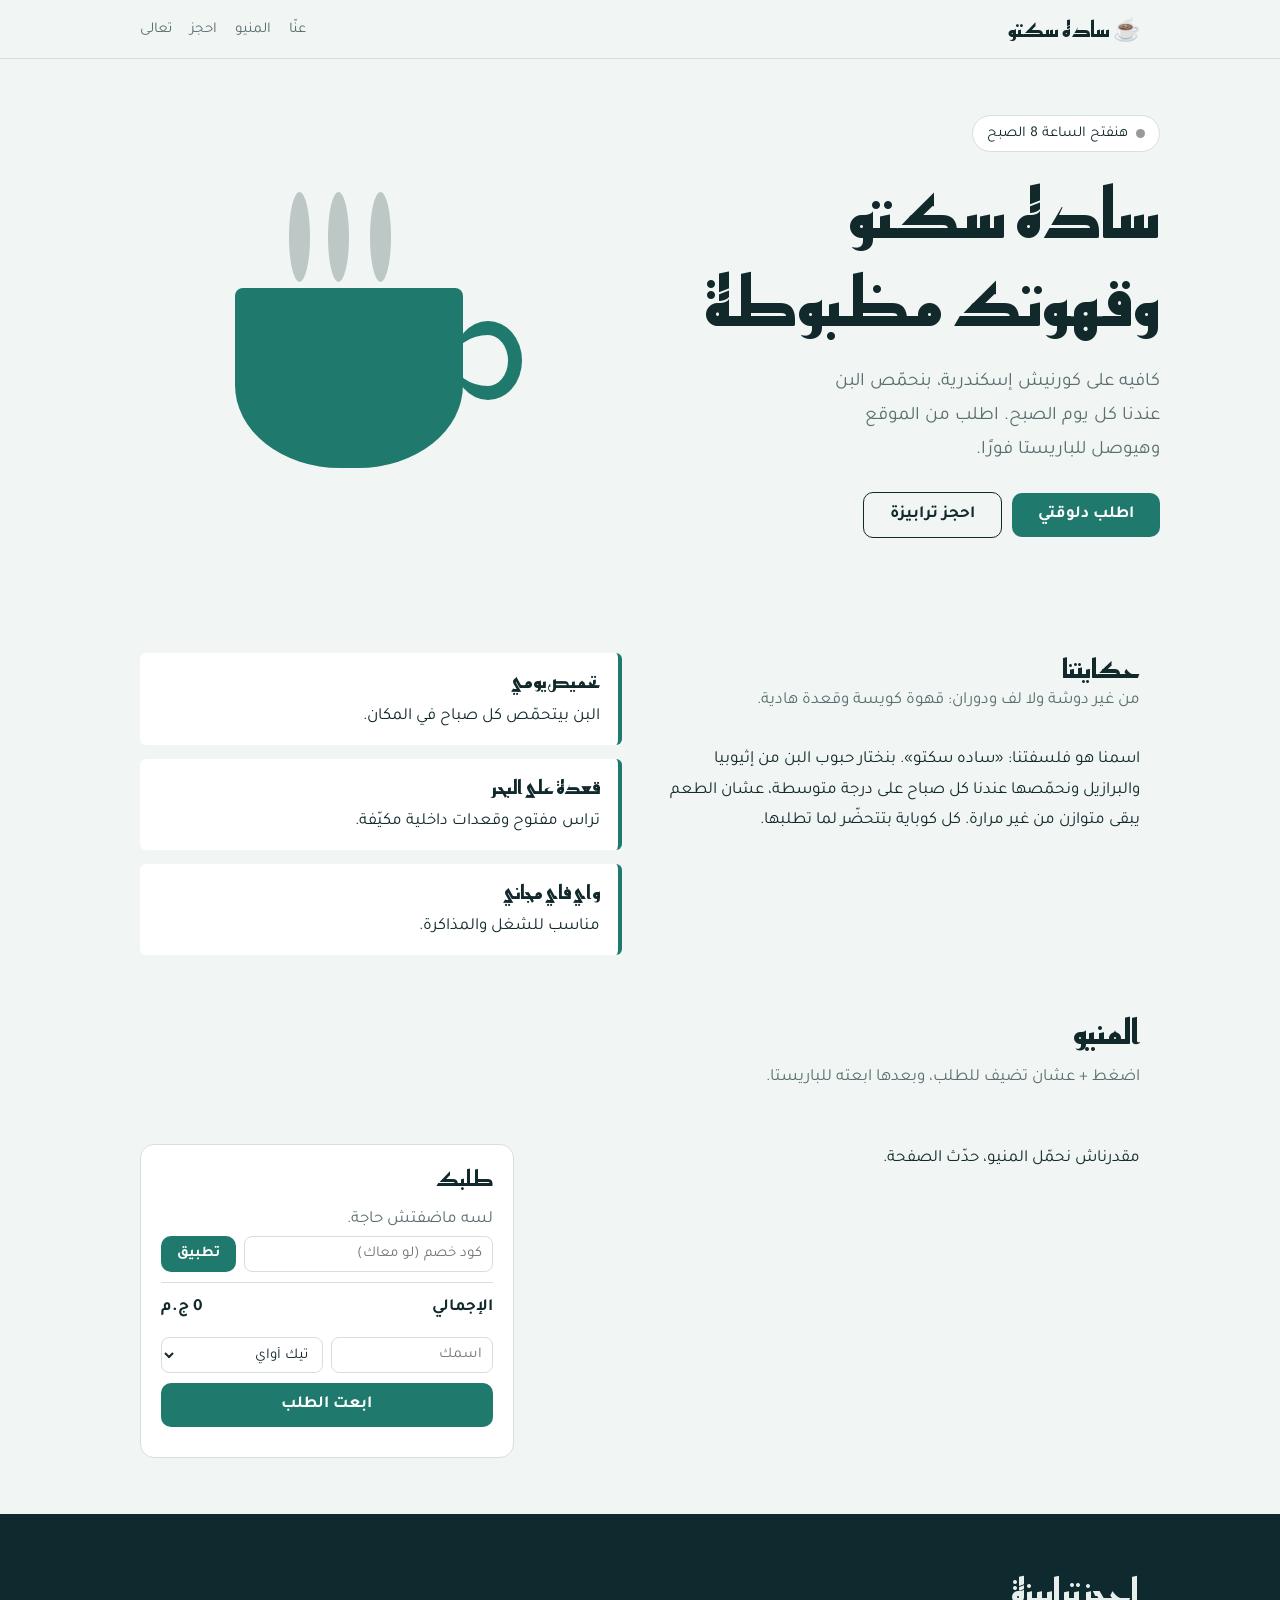
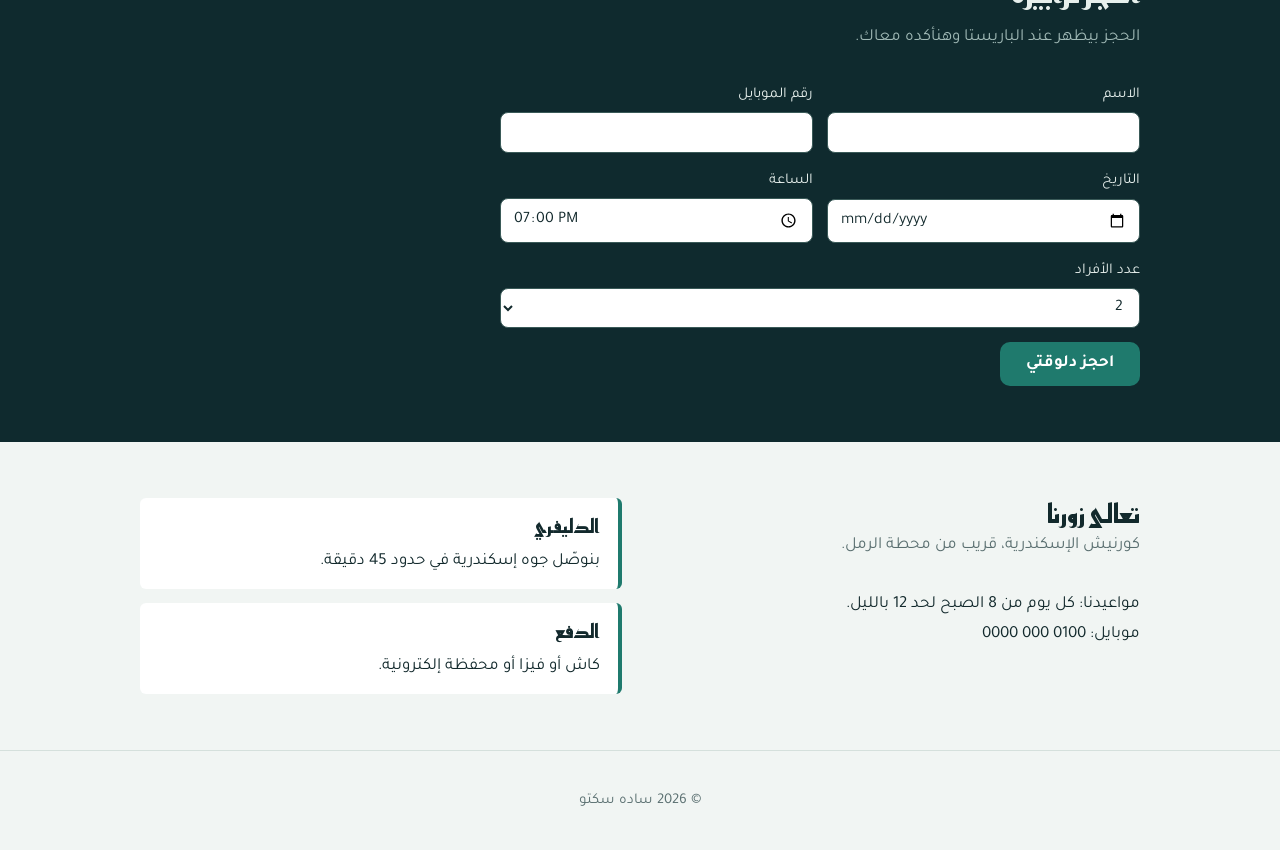
==== public/index.html @ ba5a5cce "Initial commit" ====
<!DOCTYPE html>
<html lang="ar" dir="rtl">
<head>
<meta charset="utf-8">
<meta name="viewport" content="width=device-width, initial-scale=1, viewport-fit=cover">
<title>ساده سكتو — كافيه</title>
<link rel="stylesheet" href="style.css">
<link href="https://fonts.googleapis.com/css2?family=Reem+Kufi:wght@500;700&family=Tajawal:wght@400;500;700&display=swap" rel="stylesheet">
</head><body>
<header><div class="wrap"><a class="logo" href="#top">☕ ساده سكتو</a>
<nav id="nav"><a href="#about">عنّا</a><a href="#menu">المنيو</a><a href="#book">احجز</a><a href="#visit">تعالى</a></nav></div></header>

<div id="shop">
<main id="top">
<div class="wrap hero">
<div>
<span class="status"><i class="dot" id="dot"></i><span id="st">...</span></span>
<h1>ساده سكتو<br>وقهوتك مظبوطة</h1>
<p>كافيه على كورنيش إسكندرية، بنحمّص البن عندنا كل يوم الصبح. اطلب من الموقع وهيوصل للباريستا فورًا.</p>
<p style="margin-top:24px"><a class="btn" href="#menu">اطلب دلوقتي</a><a class="btn ghost" href="#book">احجز ترابيزة</a></p>
</div>
<div class="cup" aria-hidden="true"><i class="steam"></i><i class="steam"></i><i class="steam"></i><div class="coffee"></div><div class="mug"></div></div>
</div>

<section id="about"><div class="wrap about">
<div><h2>حكايتنا</h2>
<p class="sub">من غير دوشة ولا لف ودوران: قهوة كويسة وقعدة هادية.</p>
<p>اسمنا هو فلسفتنا: «ساده سكتو». بنختار حبوب البن من إثيوبيا والبرازيل ونحمّصها عندنا كل صباح على درجة متوسطة، عشان الطعم يبقى متوازن من غير مرارة. كل كوباية بتتحضّر لما تطلبها.</p></div>
<div class="facts">
<div><b>تحميص يومي</b><br>البن بيتحمّص كل صباح في المكان.</div>
<div><b>قعدة على البحر</b><br>تراس مفتوح وقعدات داخلية مكيّفة.</div>
<div><b>واي فاي مجاني</b><br>مناسب للشغل والمذاكرة.</div>
</div></div></section>

<section id="menu" style="padding-top:0"><div class="wrap">
<h2>المنيو</h2><p class="sub">اضغط + عشان تضيف للطلب، وبعدها ابعته للباريستا.</p>
<div class="tabs" role="tablist" id="tabs"></div>
<div class="menu-grid">
<ul class="items" id="items"></ul>
<aside class="order"><h3>طلبك</h3><ul id="cart"></ul><div id="empty" class="empty">لسه ماضفتش حاجة.</div>
<div class="row2" style="grid-template-columns:1fr auto"><input id="pc" placeholder="كود خصم (لو معاك)" autocomplete="off" autocapitalize="characters" aria-label="كود الخصم"><button class="btn" id="pa" type="button" style="padding:8px 16px;font-size:15px">تطبيق</button></div>
<p id="pm" class="empty" style="margin:0 0 8px" role="status"></p>
<div class="tot" id="dl" hidden><span>خصم الكود</span><span id="dv">0 ج.م</span></div>
<div class="tot"><span>الإجمالي</span><span id="total">0 ج.م</span></div>
<div class="row2"><input id="on" placeholder="اسمك" autocomplete="name" aria-label="اسمك"><select id="ot" aria-label="مكان الاستلام"><option>تيك أواي</option><option>طاولة 1</option><option>طاولة 2</option><option>طاولة 3</option><option>طاولة 4</option><option>طاولة 5</option><option>طاولة 6</option><option>التراس 1</option><option>التراس 2</option><option>التراس 3</option></select></div>
<button class="btn" id="send" type="button">ابعت الطلب</button><p id="sent" class="empty" style="margin:10px 0 0" role="status"></p></aside>
</div></div></section>

<section class="band" id="book"><div class="wrap">
<h2>احجز ترابيزة</h2><p class="sub">الحجز بيظهر عند الباريستا وهنأكده معاك.</p>
<form id="bf">
<label>الاسم<input required id="bn" autocomplete="name"></label>
<label>رقم الموبايل<input required id="bp" type="tel" inputmode="tel" pattern="01[0-9]{9}" title="رقم موبايل مصري من 11 رقم" autocomplete="tel"></label>
<label>التاريخ<input required id="bd" type="date"></label>
<label>الساعة<input required id="bt" type="time" min="08:00" max="23:30" value="19:00"></label>
<label class="full">عدد الأفراد<select id="bg"><option>2</option><option>3</option><option>4</option><option>5</option><option>6</option><option>7</option><option>8</option></select></label>
<div class="full"><button class="btn" type="submit">احجز دلوقتي</button></div>
<div class="ok" id="ok" role="status"></div>
</form></div></section>

<section id="visit"><div class="wrap about">
<div><h2>تعالى زورنا</h2><p class="sub">كورنيش الإسكندرية، قريب من محطة الرمل.</p>
<p>مواعيدنا: كل يوم من 8 الصبح لحد 12 بالليل.<br>موبايل: 0100 000 0000</p></div>
<div class="facts"><div><b>الدليفري</b><br>بنوصّل جوه إسكندرية في حدود 45 دقيقة.</div><div><b>الدفع</b><br>كاش أو فيزا أو محفظة إلكترونية.</div></div>
</div></section>
</main>
</div>


<div id="toast" class="toast" role="alert" hidden><span id="toastTx"></span><button id="toastX" type="button" aria-label="إغلاق">×</button></div>
<footer>© 2026 ساده سكتو</footer>
<script src="config.js"></script>
<script src="vendor/supabase.js"></script>
<script src="api.js"></script>
<script src="sound.js"></script>
<script src="customer.js"></script></body></html>
---- public/style.css ----
[hidden]{display:none!important}

:root{--bg:#f1f5f3;--surf:#fff;--ink:#12292c;--mut:#5a6f70;--acc:#1f7a6d;--acc2:#0f2a2e;--onacc:#fff;--warm:#a8561a;--line:#d5e0dc;box-sizing:border-box;padding-top:env(safe-area-inset-top,0px);padding-bottom:env(safe-area-inset-bottom,0px);color-scheme:light}
@media(prefers-color-scheme:dark){:root:not([data-theme="light"]){--bg:#0b1c1f;--surf:#12292c;--ink:#e6efec;--mut:#98b0ae;--acc:#4fc0ad;--acc2:#061416;--onacc:#06201c;--warm:#e0a063;--line:#23403f;color-scheme:dark}}
:root[data-theme="dark"]{--bg:#0b1c1f;--surf:#12292c;--ink:#e6efec;--mut:#98b0ae;--acc:#4fc0ad;--onacc:#06201c;--warm:#e0a063;--line:#23403f;color-scheme:dark}
html{scroll-padding-top:70px;scroll-behavior:smooth}
*,*::before,*::after{box-sizing:inherit}
body{margin:0;background:var(--bg);color:var(--ink);font:400 17px/1.8 Tajawal,Tahoma,sans-serif}
h1,h2,h3{font-family:"Reem Kufi",Tajawal,sans-serif;margin:0;line-height:1.3}
a{color:inherit}
:focus-visible{outline:3px solid var(--warm);outline-offset:2px}
.wrap{max-width:1040px;margin:auto;padding:0 20px}
header{position:sticky;top:env(safe-area-inset-top,0px);z-index:5;background:var(--bg);border-bottom:1px solid var(--line)}
header .wrap{display:flex;align-items:center;justify-content:space-between;height:58px;gap:12px}
.logo{font:700 22px "Reem Kufi";text-decoration:none}
nav{display:flex;gap:18px;font-size:15px;overflow-x:auto}
nav a{text-decoration:none;color:var(--mut);white-space:nowrap}
nav a:hover{color:var(--acc)}
.hero{padding:56px 0 40px;display:grid;gap:32px;grid-template-columns:1.2fr 1fr;align-items:center}
.hero h1{font-size:clamp(38px,7vw,68px);font-weight:700}
.hero p{color:var(--mut);max-width:34ch;font-size:19px}
.status{display:inline-flex;align-items:center;gap:8px;font-size:15px;background:var(--surf);border:1px solid var(--line);padding:4px 14px;border-radius:99px;margin-bottom:18px}
.dot{width:9px;height:9px;border-radius:50%;background:#999}.dot.on{background:#2fb36b}
.btn{display:inline-block;background:var(--acc);color:var(--onacc);font:700 17px Tajawal;border:0;padding:12px 26px;border-radius:10px;cursor:pointer;text-decoration:none}
.btn.ghost{background:transparent;color:var(--ink);border:1.5px solid var(--ink);margin-inline-start:10px}
.cup{justify-self:center;width:min(300px,80%);aspect-ratio:1;position:relative}
.cup .mug{position:absolute;inset:34% 12% 6% 12%;background:var(--acc);border-radius:8px 8px 46% 46%}
.cup .mug::after{content:"";position:absolute;inset-inline-start:-26%;top:18%;width:30%;height:44%;border:14px solid var(--acc);border-radius:50%;border-inline-end:0}
.cup .coffee{position:absolute;inset:34% 16% auto 16%;height:8%;background:#3b2216;border-radius:50%}
.steam{position:absolute;top:2%;width:7%;height:30%;border-radius:50%;background:var(--mut);opacity:.35;animation:rise 3.2s ease-in-out infinite}
.steam:nth-child(1){inset-inline-start:36%}.steam:nth-child(2){inset-inline-start:50%;animation-delay:.9s}.steam:nth-child(3){inset-inline-start:63%;animation-delay:1.8s}
@keyframes rise{0%{transform:translateY(30%) scaleY(.6);opacity:0}40%{opacity:.4}100%{transform:translateY(-30%) scaleY(1.1);opacity:0}}
@media(prefers-reduced-motion:reduce){.steam{animation:none;opacity:.25}html{scroll-behavior:auto}}
section{padding:56px 0}
section>.wrap>h2,.sec-h{font-size:34px;margin-bottom:8px}
.sub{color:var(--mut);margin:0 0 28px}
.about{display:grid;grid-template-columns:1fr 1fr;gap:36px}
.facts{display:grid;gap:14px}
.facts div{background:var(--surf);border-inline-start:4px solid var(--acc);padding:12px 18px;border-radius:6px}
.facts b{font-family:"Reem Kufi";font-size:19px}
.tabs{display:flex;gap:8px;flex-wrap:wrap;margin-bottom:22px}
.tab{font:500 16px Tajawal;background:var(--surf);color:var(--ink);border:1px solid var(--line);padding:7px 18px;border-radius:99px;cursor:pointer}
.tab[aria-selected=true]{background:var(--acc);color:var(--onacc);border-color:var(--acc)}
.menu-grid{display:grid;grid-template-columns:1.6fr 1fr;gap:28px;align-items:start}
.items{list-style:none;margin:0;padding:0}
.items li{display:flex;gap:14px;align-items:center;padding:14px 0;border-bottom:1px dashed var(--line)}
.items .t{flex:1}.items b{display:block;font-size:18px}.items small{color:var(--mut)}
.price{color:var(--warm);font-weight:700;white-space:nowrap}
.add{width:38px;height:38px;border-radius:50%;border:1.5px solid var(--acc);background:transparent;color:var(--acc);font-size:22px;cursor:pointer;line-height:1}
.add:hover{background:var(--acc);color:var(--onacc)}
.order{background:var(--surf);border:1px solid var(--line);border-radius:14px;padding:20px;position:sticky;top:76px}
.order h3{font-size:22px;margin-bottom:10px}
.order ul{list-style:none;margin:0 0 12px;padding:0;font-size:16px}
.order li{display:flex;justify-content:space-between;gap:8px;padding:4px 0}
.order .tot{display:flex;justify-content:space-between;font-weight:700;border-top:1px solid var(--line);padding-top:10px;margin-bottom:14px}
.order .btn{width:100%;text-align:center}
.empty{color:var(--mut)}
.rm{background:none;border:0;color:var(--mut);cursor:pointer;font-size:18px}
.band{background:var(--acc2,#0f2a2e);color:#e6efec}
.band .sub{color:#9fb8b5}
.band form{display:grid;grid-template-columns:repeat(2,1fr);gap:14px;max-width:640px}
label{display:grid;gap:4px;font-size:15px}
input,select{font:400 16px Tajawal;padding:10px 12px;border-radius:8px;border:1px solid #3a5a58;background:#fff;color:#12292c;width:100%}
.band .full{grid-column:1/-1}
.ok{grid-column:1/-1;background:#1d4a43;border-radius:8px;padding:14px;display:none}
footer{padding:36px 0;text-align:center;color:var(--mut);font-size:15px;border-top:1px solid var(--line)}
@media(max-width:760px){.hero,.about,.menu-grid{grid-template-columns:1fr}.order{position:static}.band form{grid-template-columns:1fr}.cup{order:-1;width:180px}.hero{padding-top:28px}}

.bar{padding:28px 0 60px}.bar h2{font-size:30px}
.stats{display:flex;gap:12px;flex-wrap:wrap;margin:14px 0 22px}
.stat{background:var(--surf);border:1px solid var(--line);border-radius:10px;padding:8px 18px;font-size:15px}.stat b{font:700 22px "Reem Kufi";display:block}
.cols{display:grid;grid-template-columns:repeat(3,1fr);gap:16px}
.col h3{font-size:20px;margin-bottom:10px;padding-bottom:6px;border-bottom:3px solid var(--acc)}
.card{background:var(--surf);border:1px solid var(--line);border-radius:12px;padding:14px;margin-bottom:12px}
.card .top{display:flex;justify-content:space-between;gap:8px;font-weight:700}.card ul{margin:8px 0;padding-inline-start:20px;font-size:16px}
.card .meta{color:var(--mut);font-size:14px}.card .btn{padding:7px 16px;font-size:15px;margin-top:6px}.btn.red{background:transparent;color:var(--warm);border:1.5px solid var(--warm)}
.card.new{border-color:var(--warm)}
.nonote{color:var(--mut)}
.note{background:var(--surf);border:1px dashed var(--mut);border-radius:8px;padding:10px 14px;margin:12px 0;font-size:15px;color:var(--mut)}
.tag{display:inline-block;font-size:13px;padding:0 10px;border-radius:99px;background:var(--line)}
.row2{display:grid;grid-template-columns:1fr 1fr;gap:8px;margin-bottom:10px}.row2 input,.row2 select{border:1px solid var(--line);padding:8px 10px;font-size:15px}
@media(max-width:760px){.cols{grid-template-columns:1fr}}

:root{--onwarm:#fff}
@media(prefers-color-scheme:dark){:root:not([data-theme="light"]){--onwarm:#1b1206}}
:root[data-theme="dark"]{--onwarm:#1b1206}
.badge{display:inline-block;min-width:22px;padding:0 7px;margin-inline-start:6px;border-radius:99px;background:var(--warm);color:var(--onwarm);font-size:13px;line-height:22px;text-align:center}
.tab[aria-selected=true] .badge{background:var(--onacc);color:var(--acc)}
.tab.alert{background:var(--warm);color:var(--onwarm);border-color:var(--warm);animation:blink 1s ease-in-out infinite}
@keyframes blink{50%{opacity:.55}}
@media(prefers-reduced-motion:reduce){.tab.alert{animation:none}}
.warn{background:var(--surf);border:1.5px solid var(--warm);border-radius:10px;padding:10px 14px;margin:0 0 16px;font-size:16px}
.card .acts{display:flex;gap:8px;flex-wrap:wrap}
.card .acts a.btn{margin-top:6px;padding:7px 16px;font-size:15px}
.card .need{color:var(--warm);font-size:14px;font-weight:700}
.toast{position:fixed;z-index:20;inset-inline:12px;top:calc(env(safe-area-inset-top,0px) + 66px);max-width:520px;margin-inline:auto;display:flex;gap:12px;justify-content:space-between;align-items:center;padding:14px 18px;border-radius:12px;font-weight:700;background:var(--acc);color:var(--onacc);box-shadow:0 8px 24px rgba(0,0,0,.28)}
.toast button{background:none;border:0;color:inherit;font-size:24px;line-height:1;cursor:pointer}
#snd{margin-inline-start:auto}
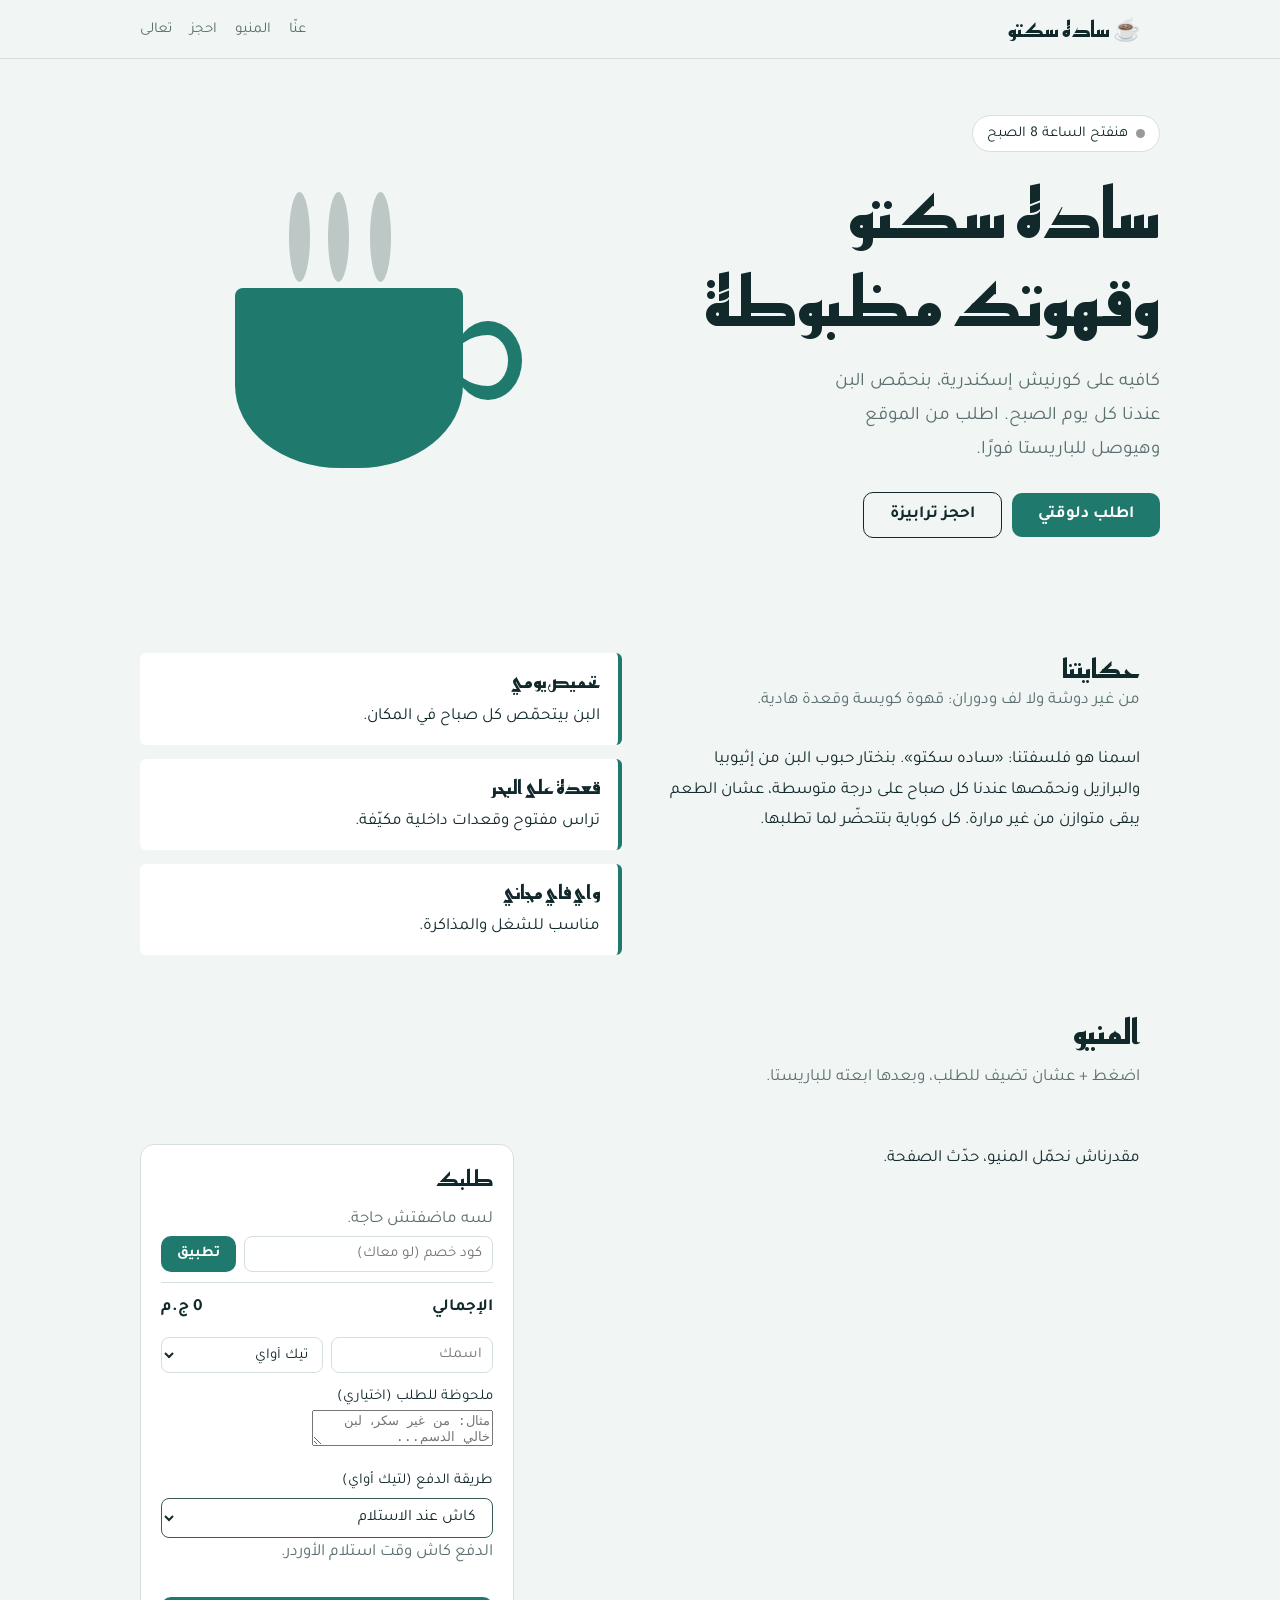
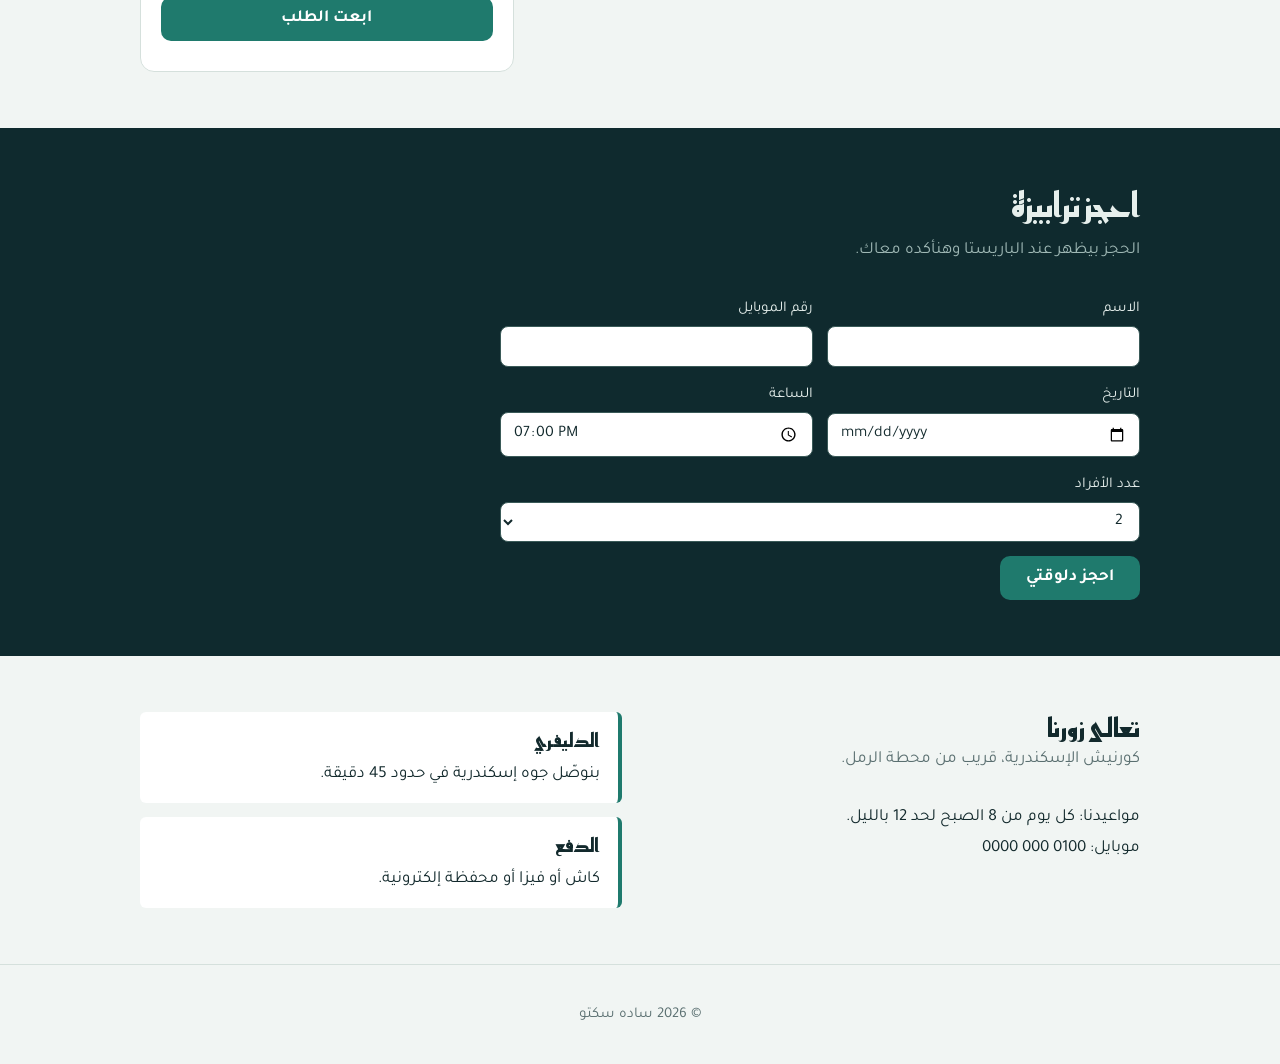
==== commit 6a30acc9: "Add files via upload" ====
--- a/public/index.html
+++ b/public/index.html
@@ -43,6 +43,8 @@
 <div class="tot" id="dl" hidden><span>خصم الكود</span><span id="dv">0 ج.م</span></div>
 <div class="tot"><span>الإجمالي</span><span id="total">0 ج.م</span></div>
 <div class="row2"><input id="on" placeholder="اسمك" autocomplete="name" aria-label="اسمك"><select id="ot" aria-label="مكان الاستلام"><option>تيك أواي</option><option>طاولة 1</option><option>طاولة 2</option><option>طاولة 3</option><option>طاولة 4</option><option>طاولة 5</option><option>طاولة 6</option><option>التراس 1</option><option>التراس 2</option><option>التراس 3</option></select></div>
+<label class="full" style="display:block;margin-top:10px">ملحوظة للطلب (اختياري)<textarea id="order-note" rows="2" maxlength="250" placeholder="مثال: من غير سكر، لبن خالي الدسم..."></textarea></label>
+<div id="payment-box" class="full" style="margin:10px 0"><label>طريقة الدفع (لتيك أواي)<select id="payment-method"><option value="cash">كاش عند الاستلام</option><option value="card">فيزا عند الاستلام</option><option value="instapay">إنستا باي عند الاستلام</option></select></label><p id="payment-help" class="sub">الدفع كاش وقت استلام الأوردر.</p></div>
 <button class="btn" id="send" type="button">ابعت الطلب</button><p id="sent" class="empty" style="margin:10px 0 0" role="status"></p></aside>
 </div></div></section>
 
